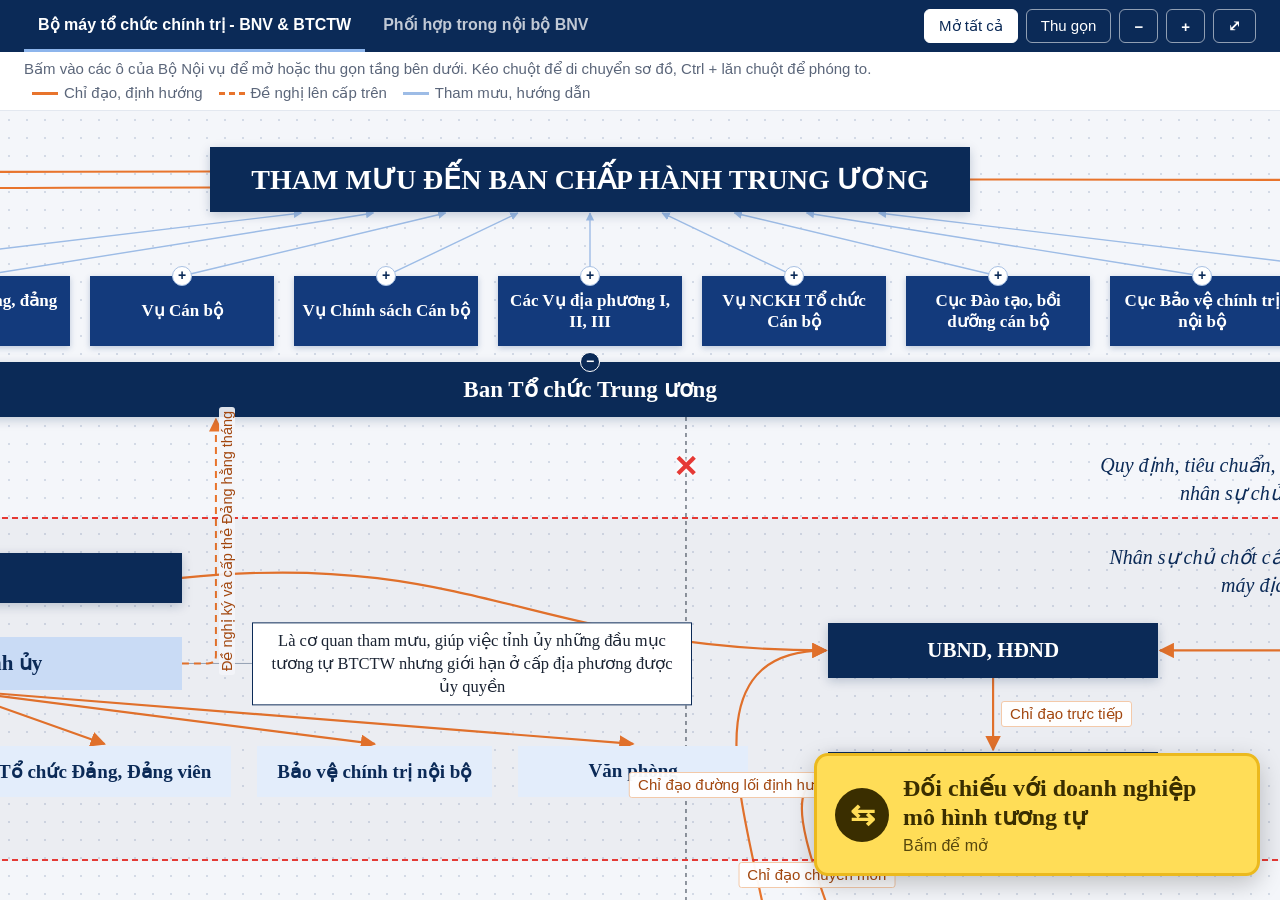
==== index.html @ 5ea078f1 "Giao diện điện thoại: phóng to/thu nhỏ sơ đồ, thanh trên gọn, nút đối chiếu nhỏ - zoom.js: nút −/+/v" ====
<!DOCTYPE html>
<html lang="vi">
<head>
  <meta charset="UTF-8">
  <meta name="viewport" content="width=device-width, initial-scale=1">
  <title>Bộ máy tổ chức chính trị - BNV & BTCTW</title>
  <link rel="stylesheet" href="site.css?v=202611250700">
</head>
<body>
  <header class="topbar">
    <nav class="tabs" role="tablist">
      <button class="tab" role="tab" data-view="co-cau"><span class="long">Bộ máy tổ chức chính trị - BNV &amp; BTCTW</span><span class="short">Bộ máy tổ chức</span></button>
      <button class="tab" role="tab" data-view="phoi-hop"><span class="long">Phối hợp trong nội bộ BNV</span><span class="short">Phối hợp nội bộ</span></button>
    </nav>
    <div class="tools" data-for="co-cau">
      <button id="open-all" class="btn solid">Mở tất cả</button>
      <button id="close-all" class="btn">Thu gọn</button>
    </div>
    <div class="tools" data-for="phoi-hop">
      <button id="ph-clear" class="btn">Bỏ chọn</button>
    </div>
  </header>

  <!-- Thẻ 1: cơ cấu tổ chức dạng cây -->
  <section class="view" id="view-co-cau">
    <div class="hint-bar">
      <span class="long">Bấm vào các ô của Bộ Nội vụ để mở hoặc thu gọn tầng bên dưới. Kéo chuột để di chuyển sơ đồ, Ctrl + lăn chuột để phóng to.</span>
      <span class="short">Chạm ô để mở/thu gọn. Chụm hai ngón để phóng to, thu nhỏ.</span>
      <span class="map-legend"><span><i class="sw chidao"></i>Chỉ đạo, định hướng</span> <span><i class="sw dexuat"></i>Đề nghị lên cấp trên</span> <span><i class="sw thammuu"></i>Tham mưu, hướng dẫn</span></span>
    </div>
    <button type="button" class="dc-toggle" id="dc-toggle" aria-controls="doichieu" aria-expanded="false">
      <span class="dc-toggle-icon" aria-hidden="true">⇆</span>
      <span class="dc-toggle-text">
        <b><span class="long">Đối chiếu với doanh nghiệp mô hình tương tự</span><span class="short">Đối chiếu doanh nghiệp</span></b>
        <small>Bấm để mở</small>
      </span>
    </button>
    <main id="tree-canvas" class="tree-canvas">
      <div class="map-wrap">
      <div class="map" id="map">
        <svg class="map-edges" id="map-edges"></svg>
        <div class="map-labels" id="map-labels"></div>

        <!-- Khối Đảng -->
        <section class="dang">
          <div class="m-bar m-bch" id="m-bch"></div>
          <div class="tctw">
            <div class="tctw-units" id="m-tctw-units"></div>
            <div class="tctw-row">
              <button type="button" class="m-bar m-tctw" id="m-tctw"></button>
              <div class="m-side" id="m-side"></div>
            </div>
          </div>
        </section>

        <!-- Khung Địa phương -->
        <section class="dia-phuong" id="m-dp">
          <div class="dp-left">
            <div class="m-bar m-tinhuy" id="m-tinhuy"></div>
            <div class="btctu-row">
              <div class="m-light" id="m-btctu"></div>
              <div class="m-note" id="m-btctu-note"></div>
            </div>
            <div class="btctu-children" id="m-btctu-children"></div>
          </div>
          <div class="dp-right">
            <div class="pc-note pc-dp" id="m-pc-dp"></div>
            <div class="m-bar m-ubnd" id="m-ubnd"></div>
            <div class="m-bar m-snv" id="m-snv"></div>
          </div>
          <div class="pc-note pc-tw" id="m-pc-tw"></div>
          <div class="dp-title">Địa phương</div>
        </section>

        <!-- Khối Nhà nước -->
        <section class="nhanuoc">
          <div class="m-cp" id="m-cp">
            <div class="m-cp-label" id="m-cp-label"></div>
            <div id="tree" class="tree"></div>
          </div>
        </section>
      </div>
      <aside class="doichieu" id="doichieu" hidden>
        <div class="dc-title" id="dc-title"></div>
        <div class="dc-intro" id="dc-intro"></div>
        <div class="dc-stage" id="dc-stage">
          <svg class="dc-svg" id="dc-svg"></svg>
        </div>
      </aside>
      </div>
    </main>
  </section>

  <!-- Thẻ 2: phối hợp giữa các đơn vị -->
  <section class="view" id="view-phoi-hop">
    <div class="ph-layout">
      <div class="ph-canvas" id="ph-canvas">
        <div class="ph-stage" id="ph-stage">
          <div class="ph-bo">
            <div class="ph-bo-title">Bộ Nội vụ</div>
            <div class="ph-groups" id="ph-groups"></div>
          </div>
          <button class="ph-ext ph-ngang" id="ph-ngang" data-id="ngang">Cơ quan bộ ngang hàng</button>
          <button class="ph-ext ph-dp" id="ph-dp" data-id="dp">UBND địa phương / Sở Nội vụ</button>
          <svg class="ph-edges" id="ph-edges"></svg>
          <div class="ph-labels" id="ph-labels"></div>
        </div>
      </div>
      <aside class="ph-side">
        <div class="ph-legend">
          <span><i class="sw noibo"></i>Trong Bộ</span>
          <span><i class="sw dp"></i>UBND địa phương / Sở Nội vụ</span>
          <span><i class="sw ngang"></i>Bộ ngang hàng</span>
        </div>
        <div class="ph-detail" id="ph-detail"></div>
      </aside>
    </div>
  </section>

  <script src="zoom.js?v=202611250700"></script>
  <script src="co-cau-data.js?v=202611250700"></script>
  <script src="co-cau.js?v=202611250700"></script>
  <script src="doi-chieu.js?v=202611250700"></script>
  <script src="bao-quanh.js?v=202611250700"></script>
  <script src="phoi-hop-data.js?v=202611250700"></script>
  <script src="phoi-hop.js?v=202611250700"></script>
  <script>
  (function () {
    "use strict";
    const views = ["co-cau", "phoi-hop"];
    // phóng to / thu nhỏ; trên điện thoại mở sẵn ở cỡ nhỏ để thấy toàn cảnh
    const small = window.innerWidth < 760;
    const zc = makeZoom({ canvas: document.getElementById("tree-canvas"), content: document.querySelector(".map-wrap"), initial: small ? 0.42 : 1 });
    const zp = makeZoom({ canvas: document.getElementById("ph-canvas"), content: document.getElementById("ph-stage") });
    zoomButtons(document.querySelector('.tools[data-for="co-cau"]'), zc);
    zoomButtons(document.querySelector('.tools[data-for="phoi-hop"]'), zp);
    let phFitted = !small;
    function show(v) {
      if (!views.includes(v)) v = "co-cau";
      document.querySelectorAll(".tab").forEach((t) => t.setAttribute("aria-selected", String(t.dataset.view === v)));
      document.querySelectorAll(".view").forEach((s) => s.classList.toggle("active", s.id === "view-" + v));
      document.querySelectorAll(".tools").forEach((s) => (s.hidden = s.dataset.for !== v));
      (v === "co-cau" ? zc : zp).refresh(); // khung vừa hiện: đo lại kích thước
      if (v === "co-cau" && window.coCauShow) window.coCauShow();
      if (v === "phoi-hop" && !phFitted) { phFitted = true; zp.fit(); }
      if (v === "phoi-hop" && window.phoiHopShow) window.phoiHopShow();
    }
    document.querySelectorAll(".tab").forEach((t) =>
      t.addEventListener("click", () => { history.replaceState(null, "", "#" + t.dataset.view); show(t.dataset.view); }));
    window.addEventListener("hashchange", () => show(location.hash.slice(1)));
    show(location.hash.slice(1));
  })();
  </script>
</body>
</html>
---- site.css ----
/* Giao diện chung + thẻ Cơ cấu tổ chức */
:root {
  --navy: #0B2A57;
  --unit: #133A7C;
  --line: #A9C1E3;
  --box-border: #BFD3EE;
  --bg: #F4F6FA;
  --dot: #D3DAE6;
  --text: #1B2433;
  --muted: #5B667A;
  --font: "Times New Roman", Times, serif;
  --ui: "Segoe UI", Roboto, Arial, sans-serif;
  --gap: 22px;
}
* { box-sizing: border-box; }
html, body { margin: 0; height: 100%; }
body {
  background: var(--bg); color: var(--text); font-family: var(--ui);
  display: flex; flex-direction: column;
}

.tools { display: flex; gap: 8px; flex-wrap: wrap; }

.tree-canvas {
  flex: 1; overflow: auto; cursor: grab;
  background-color: var(--bg);
  background-image: radial-gradient(var(--dot) 1.2px, transparent 1.3px);
  background-size: 18px 18px;
}
.tree-canvas.dragging { cursor: grabbing; user-select: none; }
.tree { display: inline-block; min-width: 100%; padding: 28px 24px 60px; }

/* ---- Cây: đường nối kiểu sơ đồ tổ chức ---- */
.tree ul {
  display: flex; justify-content: center; align-items: flex-start;
  margin: 0; padding: var(--gap) 0 0; position: relative; list-style: none;
}
.tree > ul { padding-top: 0; }
.tree li {
  position: relative; padding: var(--gap) 6px 0;
  display: flex; flex-direction: column; align-items: center;
}
.tree > ul > li { padding-top: 0; }
.tree li::before, .tree li::after {
  content: ""; position: absolute; top: 0; right: 50%; width: 50%; height: var(--gap);
  border-top: 2px solid var(--line);
}
.tree li::after { right: auto; left: 50%; border-left: 2px solid var(--line); }
.tree li:only-child::before, .tree li:only-child::after { display: none; }
.tree li:only-child { padding-top: 0; }
.tree li:first-child::before, .tree li:last-child::after { border: 0 none; }
.tree li:last-child::before { border-right: 2px solid var(--line); border-radius: 0 8px 0 0; }
.tree li:first-child::after { border-radius: 8px 0 0 0; }
.tree ul ul::before {
  content: ""; position: absolute; top: 0; left: 50%; height: var(--gap);
  border-left: 2px solid var(--line);
}
.tree > ul > li::before, .tree > ul > li::after { display: none; }

.tree ul.closed { display: none; }
.tree ul.opening { animation: drop .22s ease-out; }
@keyframes drop { from { opacity: 0; transform: translateY(-8px); } to { opacity: 1; transform: none; } }

/* ---- Ô ---- */
.node {
  position: relative; font-family: var(--font); text-align: center;
  border: 0; margin: 0; padding: 0; background: none; color: inherit; font-size: inherit;
}
button.node { cursor: pointer; }
button.node:focus-visible { outline: 3px solid #8DB5EC; outline-offset: 3px; }

.lv1 {
  background: var(--navy); color: #fff; font-weight: bold; font-size: 24px;
  padding: 14px 40px; min-width: min(640px, 80vw); border-radius: 4px;
  box-shadow: 0 3px 10px rgba(11,42,87,.25);
}
.lv2 {
  background: #fff; border: 1.5px solid var(--navy); color: var(--navy); border-radius: 8px;
  font-weight: bold; font-size: 15px; padding: 8px 14px; width: 168px; line-height: 1.3;
  box-shadow: 0 2px 6px rgba(0,0,0,.08);
}
.lv3 {
  background: var(--unit); color: #fff; font-weight: bold; font-size: 14.5px;
  width: 142px; min-height: 58px; padding: 8px 8px; line-height: 1.25;
  display: flex; align-items: center; justify-content: center;
  box-shadow: 0 2px 6px rgba(19,58,124,.25);
}
.lv4 {
  background: #fff; border: 1.5px solid var(--box-border); border-radius: 3px;
  font-size: 13px; color: #333; width: 142px; padding: 8px 8px; line-height: 1.4;
}
.list { width: 236px; text-align: left; }
.tree .list ul { display: block; padding: 0 0 0 18px; margin: 0; }
.tree .list ul::before { display: none; }
.tree .list li { display: list-item; list-style: disc; padding: 1px 0; }
.tree .list li::before, .list li::after { display: none; }

button.node:hover.lv2 { border-color: var(--navy); background: #F3F7FD; }
button.node:hover.lv3 { background: #1B4C9C; }
button.node:hover.lv4 { border-color: #7FA3D6; background: #F6F9FE; }

/* nút +/− dưới ô có tầng con */
.toggle {
  position: absolute; left: 50%; bottom: -10px; transform: translateX(-50%);
  width: 20px; height: 20px; border-radius: 50%;
  background: #fff; border: 1.5px solid var(--line); color: var(--navy);
  font: bold 14px/16px var(--ui); text-align: center; z-index: 2;
}
.node.open .toggle { background: var(--navy); border-color: var(--navy); color: #fff; }
.lv1 .toggle { display: none; }


/* ---- Thanh trên cùng, thẻ ---- */
.topbar {
  background: var(--navy); color: #fff; padding: 0 24px; min-height: 52px;
  display: flex; align-items: center; gap: 20px; flex-wrap: wrap;
}
.tabs { display: flex; gap: 4px; align-self: stretch; }
.tab {
  background: none; border: 0; color: rgba(255,255,255,.75); cursor: pointer;
  font: 600 14px var(--ui); padding: 0 14px; border-bottom: 3px solid transparent;
}
.tab:hover { color: #fff; }
.tab[aria-selected="true"] { color: #fff; border-bottom-color: #8DB5EC; }
.tab:focus-visible { outline: 2px solid #8DB5EC; outline-offset: -4px; }
.topbar .tools { margin-left: auto; }
.tools[hidden] { display: none; }
.btn {
  border: 1px solid rgba(255,255,255,.55); background: transparent; color: #fff;
  padding: 6px 12px; border-radius: 6px; cursor: pointer; font-size: 13px; font-family: var(--ui);
}
.btn:hover { background: rgba(255,255,255,.12); }
.btn.solid { background: #fff; color: var(--navy); border-color: #fff; }
.btn.solid:hover { background: #E6ECF6; }

.view { display: none; flex: 1; min-height: 0; flex-direction: column; }
.view.active { display: flex; }
.hint-bar { font-size: 13px; color: var(--muted); padding: 8px 24px; background: #fff; border-bottom: 1px solid #E3E8F0;
  display: flex; justify-content: space-between; gap: 6px 20px; flex-wrap: wrap; }

/* ---- Thẻ Phối hợp ---- */
:root {
  /* một dải màu xanh, đậm → nhạt */
  --c-noibo: #133A7C;
  --c-dp: #2E62AE;
  --c-ngang: #5B8ACB;
  --ring: #8DB5EC;
}
.ph-layout { flex: 1; min-height: 0; display: flex; }
.ph-canvas {
  flex: 1; min-width: 0; overflow: auto;
  background-color: var(--bg);
  background-image: radial-gradient(var(--dot) 1.2px, transparent 1.3px);
  background-size: 18px 18px;
}
.ph-stage {
  position: relative; width: max-content; margin: 0 auto; padding: 24px;
  display: grid; grid-template-columns: auto 230px 170px; grid-template-rows: auto 170px auto;
}
.ph-bo {
  grid-column: 1; grid-row: 1;
  border: 1.5px solid var(--navy); border-radius: 10px; background: rgba(255,255,255,.92); padding: 0 12px 14px;
}
.ph-bo-title {
  font-family: var(--font); font-weight: bold; font-size: 18px; color: #fff; background: var(--navy);
  margin: 0 -12px 12px; padding: 8px; text-align: center; border-radius: 8px 8px 0 0;
}
.ph-groups { display: grid; grid-template-columns: repeat(5, 150px); gap: 12px; align-items: start; }
.ph-group-title {
  font-family: var(--font); font-weight: bold; font-size: 13px; text-align: center;
  border: 1.2px solid var(--navy); border-radius: 6px; padding: 5px 6px; color: var(--navy); margin-bottom: 10px; min-height: 44px;
  display: flex; align-items: center; justify-content: center; background: #fff;
}
.ph-unit, .ph-ext {
  display: flex; align-items: center; justify-content: center; text-align: center; width: 100%;
  font-family: var(--font); font-weight: bold; cursor: pointer; border: 0;
  transition: opacity .2s, box-shadow .2s, filter .2s;
  position: relative; z-index: 2;
}
.ph-unit {
  background: var(--unit); color: #fff; font-size: 13.5px; line-height: 1.25;
  min-height: 46px; padding: 6px; margin-bottom: 8px;
}
.ph-unit:hover { background: #1B4C9C; }
.ph-unit.nodata { background: #7F9CC6; }
.ph-ext {
  border-radius: 10px; font-size: 19px; color: #fff; padding: 12px; box-shadow: 0 3px 10px rgba(0,0,0,.15);
}
.ph-ngang { grid-column: 3; grid-row: 1; align-self: center; height: 260px; background: var(--c-ngang); }
.ph-dp { grid-column: 1; grid-row: 3; height: 64px; background: var(--c-dp); }
.ph-ext:hover { filter: brightness(1.08); }
.ph-unit:focus-visible, .ph-ext:focus-visible { outline: 3px solid var(--ring); outline-offset: 2px; }

.ph-stage.has-sel .ph-unit,
.ph-stage.has-sel .ph-ext,
.ph-stage.has-sel .ph-group-title { opacity: .22; }
.ph-stage.has-sel .rel { opacity: 1; }
.ph-stage .sel { opacity: 1 !important; box-shadow: 0 0 0 3px var(--ring), 0 4px 14px rgba(0,0,0,.25); }

.ph-edges, .ph-labels { position: absolute; left: 0; top: 0; pointer-events: none; }
.ph-edges { overflow: visible; z-index: 1; }
.ph-edges > path { fill: none; stroke-width: 2.4; }
.ph-edges path.fan { stroke-width: 1.3; opacity: .55; }
.ph-edges path.hit { stroke: transparent; stroke-width: 14; pointer-events: stroke; cursor: help; }
.ph-labels { z-index: 4; width: 100%; height: 100%; }
.ph-label {
  position: absolute; max-width: 220px; width: max-content;
  background: #fff; border: 1px solid #D6DCE6; border-left: 4px solid var(--c); border-radius: 4px;
  padding: 5px 8px; font-size: 12px; line-height: 1.35; color: var(--text);
  box-shadow: 0 2px 8px rgba(0,0,0,.12); animation: fadein .2s ease-out;
}
.ph-label.hidden { display: none; }
.ph-label.hot { z-index: 2; box-shadow: 0 0 0 2px var(--c), 0 4px 12px rgba(0,0,0,.2); }
@keyframes fadein { from { opacity: 0; } to { opacity: 1; } }

.ph-side {
  width: 330px; flex: none; background: #fff; border-left: 1px solid #E3E8F0;
  overflow-y: auto; padding: 16px 18px; font-size: 14px;
}
.ph-legend { display: flex; flex-direction: column; gap: 6px; font-size: 13px; color: var(--muted); padding-bottom: 12px; border-bottom: 1px solid #E3E8F0; }
.ph-legend span { display: flex; align-items: center; gap: 8px; }
.sw { display: inline-block; width: 28px; height: 3px; border-radius: 2px; }
.sw.noibo { background: var(--c-noibo); } .sw.dp { background: var(--c-dp); } .sw.ngang { background: var(--c-ngang); }
.ph-detail h2 { font-family: var(--font); font-size: 19px; margin: 14px 0 6px; color: var(--navy); }
.ph-detail h3 { font-size: 12px; text-transform: uppercase; letter-spacing: .04em; margin: 14px 0 4px; color: var(--c, var(--muted)); }
.ph-detail p { margin: 4px 0; line-height: 1.45; }
.ph-detail .muted { color: var(--muted); }
.ph-detail ul { margin: 4px 0; padding-left: 18px; }
.ph-detail li { margin: 4px 0; line-height: 1.45; }
.ph-detail .note { background: #EEF4FC; border-left: 3px solid var(--c-dp); padding: 6px 8px; font-size: 13px; margin-top: 14px; }
.ph-detail a.link { color: var(--navy); font-weight: 600; }

@media (max-width: 1100px) {
  .ph-layout { flex-direction: column; overflow-y: auto; }
  .ph-canvas { flex: none; max-height: 78vh; }
  .ph-side { width: auto; border-left: 0; border-top: 1px solid #E3E8F0; overflow: visible; }
}
@media (max-width: 640px) {
  .topbar { padding: 0 16px; gap: 10px; }
  .hint-bar { padding: 8px 16px; }
  .tree { padding: 20px 16px 60px; }
  .lv1 { font-size: 20px; padding: 12px 20px; }
}

/* ---- Thẻ Cơ cấu: khối Đảng và khối Nhà nước bao quanh Bộ Nội vụ ---- */
:root { --orange: #E8742C; --tm: #9DBCE6; }
.map-legend { display: flex; align-items: center; gap: 6px 8px; flex-wrap: wrap; }
.map-legend .sw { width: 26px; height: 0; border-top: 3px solid; border-radius: 0; margin-left: 8px; }
.map-legend .sw.chidao { border-color: var(--orange); }
.map-legend .sw.dexuat { border-color: var(--orange); border-top-style: dashed; }
.map-legend .sw.thammuu { border-color: var(--tm); }

.map {
  position: relative; display: flex; flex-direction: column; align-items: center;
  width: max-content; min-width: 100%; padding: 36px 240px 80px;
}
.map-edges { position: absolute; left: 0; top: 0; z-index: 0; pointer-events: none; overflow: visible; }
.map-edges > path { fill: none; }
.map-labels { position: absolute; inset: 0; z-index: 3; pointer-events: none; }
.map-label {
  position: absolute; transform: translate(-50%, -50%); white-space: nowrap;
  font: 12px var(--ui); color: #A2470F; background: rgba(255,255,255,.95);
  padding: 2px 7px; border-radius: 3px; border: 1px solid #F3C9A9;
}
.map-label.blue { color: var(--navy); border-color: var(--box-border); }
.dang, .nhanuoc { position: relative; z-index: 1; }
.dang { align-self: stretch; display: flex; flex-direction: column; align-items: center; }

.m-bar {
  background: var(--navy); color: #fff; font-family: var(--font); font-weight: bold; text-align: center;
  padding: 12px 24px; box-shadow: 0 3px 10px rgba(11,42,87,.22);
}
.m-bch { font-size: 20px; text-transform: uppercase; min-width: 620px; margin-bottom: 64px; }
.tctw { display: flex; flex-direction: column; }
.tctw-units { display: flex; gap: 20px; align-items: flex-end; }
.tctw-col { width: 148px; display: flex; flex-direction: column; gap: 14px; }
.m-desc {
  background: #fff; border: 1.5px solid var(--box-border); border-radius: 3px;
  font: 12.5px/1.4 var(--font); color: #333; padding: 7px 8px;
}
.m-unit {
  background: var(--unit); color: #fff; font: bold 13.5px/1.25 var(--font); text-align: center;
  min-height: 56px; padding: 6px; display: flex; align-items: center; justify-content: center;
  box-shadow: 0 2px 6px rgba(19,58,124,.25);
}
.tctw-row { position: relative; margin-top: 16px; }
.m-tctw { font-size: 18px; }
.m-side {
  position: absolute; left: calc(100% + 150px); top: 50%; transform: translateY(-50%);
  background: #fff; border: 1.5px solid var(--box-border); font: 600 14px var(--font); color: var(--navy);
  padding: 10px 22px; white-space: nowrap;
}

.phan-cap { align-self: stretch; margin: 44px 0 30px; font-family: var(--font); color: var(--navy); }
.pc-text { display: flex; justify-content: space-between; align-items: baseline; gap: 24px; padding: 0 8px; }
.pc-text b { background: var(--bg); padding: 0 4px; font: bold 12px var(--ui); letter-spacing: .08em; text-transform: uppercase; color: var(--orange); }
.pc-text span { font-size: 17px; text-align: right; max-width: 460px; }
.pc-line { border-top: 2px dashed var(--orange); margin: 8px 0; opacity: .8; }

.m-tinhuy { min-width: 380px; font-size: 17px; }
.btctu-row { position: relative; margin-top: 30px; }
.m-light {
  background: #C9DBF5; color: var(--navy); font: bold 16px var(--font); text-align: center;
  padding: 12px 24px; min-width: 380px;
}
.m-note {
  position: absolute; left: calc(100% + 70px); top: 50%; transform: translateY(-50%); width: 360px;
  background: #fff; border: 1px solid var(--navy); font: 13.5px/1.4 var(--font); text-align: center; padding: 6px 10px;
}
.btctu-children { display: flex; gap: 22px; margin-top: 56px; }
.m-child {
  background: #E3EDFB; color: var(--navy); font: 600 15px var(--font); text-align: center;
  padding: 12px 18px; min-width: 190px;
}

.nhanuoc { display: flex; align-items: flex-start; gap: 240px; margin-top: 110px; }
.m-cp {
  position: relative; background: rgba(201,219,245,.28); border: 1.5px solid #9DB6DA; border-radius: 12px;
  padding: 36px 8px 8px;
}
.m-cp-label { position: absolute; left: 16px; top: 9px; font: bold 15px var(--font); color: var(--navy); }
.m-cp .tree { padding: 28px 24px 40px; }
.m-ubnd { margin-top: 64px; min-width: 300px; font-size: 18px; padding: 15px 24px; }

/* Ban Tổ chức TW: đóng mở như Bộ Nội vụ */
button.m-unit, button.m-tctw { border: 0; cursor: pointer; position: relative; width: 100%; }
button.m-unit:hover { background: #1B4C9C; }
button.m-tctw:hover { background: #14366B; }
button.m-unit:focus-visible, button.m-tctw:focus-visible { outline: 3px solid #8DB5EC; outline-offset: 3px; }
.toggle.top { top: -10px; bottom: auto; }
.m-tctw.open .toggle, .m-unit.open .toggle { background: var(--navy); border-color: #fff; color: #fff; }
.m-desc.closed, .tctw-units.closed { display: none; }
.m-desc.opening, .tctw-units.opening { animation: drop .22s ease-out; }

/* Khung Địa phương */
.pc-note { font: italic 16px/1.4 var(--font); color: var(--navy); }
.pc-tw { position: absolute; right: 28px; bottom: calc(100% + 12px); width: 320px; text-align: center; }
.dia-phuong {
  position: relative; z-index: 1; align-self: stretch; margin-top: 56px;
  border: 2px dashed #E53935; background: rgba(15,23,42,.035);
  display: flex; justify-content: space-between; align-items: flex-start; gap: 80px;
  padding: 34px 48px 52px;
}
.dp-left { display: flex; flex-direction: column; align-items: flex-start; }
.dp-left .btctu-row { margin-top: 34px; }
.dp-right { display: flex; flex-direction: column; align-items: center; gap: 74px; margin: 70px 300px 0 0; }
.pc-dp { position: absolute; right: 28px; top: 24px; width: 300px; text-align: center; }
.dp-title { position: absolute; right: 18px; bottom: 12px; color: #E53935; font: bold 18px var(--font); text-transform: uppercase; letter-spacing: .04em; }
.m-ubnd, .m-snv { margin-top: 0; min-width: 280px; font-size: 17px; padding: 13px 24px; }
.nhanuoc { margin-top: 90px; }
.map-label.side { transform: translate(8px, -50%); }
.map-x {
  position: absolute; transform: translate(-50%, -50%); pointer-events: auto; cursor: help;
  color: #E53935; font: bold 30px/1 var(--ui); text-shadow: 0 0 4px #fff, 0 0 4px #fff;
}
.map-label.vert {
  transform: translate(-50%, -50%) rotate(-90deg); padding: 0 4px; border: 0; background: rgba(244,246,250,.9);
  font-size: 11.5px;
}

/* Sơ đồ đối chiếu với doanh nghiệp, bên phải sơ đồ gốc */
.map-wrap { display: flex; align-items: flex-start; width: max-content; min-width: 100%; justify-content: center; }
.map-wrap .map { min-width: 0; padding-right: 340px; }
.doichieu {
  flex: none; margin: 36px 48px 80px 0; background: #FFFCF0; border: 1.5px solid #F3D36B; border-radius: 10px;
  padding: 0 0 20px; box-shadow: 0 2px 10px rgba(0,0,0,.06);
}
.dc-title {
  background: #FFDD57; color: #3A2E00; font: bold 22px var(--font); text-align: center;
  padding: 14px 20px; border-radius: 8px 8px 0 0; margin-bottom: 16px;
}
.dc-stage { position: relative; margin: 0 16px; }
.dc-svg { position: absolute; left: 0; top: 0; }
.dc-svg > .dc-edge { fill: none; stroke-width: 3; }
.dc-svg > .dc-link { fill: none; stroke: #D9B53A; stroke-width: 1.5; stroke-dasharray: 5 5; }
.dc-box { fill: #FFDD57; }
.dc-text { font: 22px var(--font); fill: #1B2433; text-anchor: middle; dominant-baseline: central; }
.dc-label { font: italic 19px var(--font); fill: #1B2433; text-anchor: middle; }
.dc-note {
  position: absolute; background: #fff; border: 1.5px solid #F3D36B; border-left: 6px solid #EBB91E; border-radius: 6px;
  padding: 12px 14px 12px 16px; font: 14.5px/1.5 var(--ui); color: var(--text); box-shadow: 0 2px 8px rgba(0,0,0,.08);
}
.dc-no {
  position: absolute; left: -14px; top: -14px; width: 26px; height: 26px; border-radius: 50%;
  background: #EBB91E; color: #3A2E00; font: bold 14px/26px var(--ui); text-align: center;
}
.dc-note-title { font: bold 17px/1.35 var(--font); color: #3A2E00; margin-bottom: 6px; }
.dc-note p { margin: 0; }
.dc-note ul { margin: 4px 0 6px; padding-left: 20px; }
.dc-note li { margin: 3px 0; }
.dc-h { font-weight: 700; margin-top: 8px; }
.dc-h.loi { color: #2F6B2F; }
.dc-h.hai { color: #B3261E; }
.dc-ket { margin-top: 10px !important; padding-top: 8px; border-top: 1px dashed #E6CB6A; font-weight: 600; }

/* Nút đóng/mở khung đối chiếu: to, luôn nằm ở mép phải màn hình */
#view-co-cau { position: relative; }
.doichieu[hidden] { display: none; }
.dc-toggle {
  position: absolute; right: 20px; top: 50%; transform: translateY(-50%); z-index: 20;
  display: flex; align-items: center; gap: 14px; text-align: left; cursor: pointer;
  background: #FFDD57; color: #3A2E00; border: 3px solid #EBB91E; border-radius: 14px;
  padding: 18px 24px 18px 18px; box-shadow: 0 8px 24px rgba(0,0,0,.22);
  animation: dc-pulse 2.2s ease-in-out 3;
}
.dc-toggle:hover { background: #FFE47A; }
.dc-toggle:focus-visible { outline: 4px solid var(--navy); outline-offset: 3px; }
.dc-toggle-icon {
  width: 54px; height: 54px; border-radius: 50%; background: #3A2E00; color: #FFDD57;
  display: flex; align-items: center; justify-content: center; font: bold 30px/1 var(--ui); flex: none;
}
.dc-toggle-text b { display: block; font: bold 22px/1.2 var(--font); max-width: 300px; }
.dc-toggle-text small { display: block; font: 15px var(--ui); margin-top: 4px; opacity: .85; }
.dc-toggle.open { background: #3A2E00; color: #FFDD57; border-color: #3A2E00; }
.dc-toggle.open .dc-toggle-icon { background: #FFDD57; color: #3A2E00; }
@keyframes dc-pulse {
  0%, 100% { box-shadow: 0 8px 24px rgba(0,0,0,.22), 0 0 0 0 rgba(235,185,30,.6); }
  50% { box-shadow: 0 8px 24px rgba(0,0,0,.22), 0 0 0 16px rgba(235,185,30,0); }
}
@media (max-width: 640px) {
  .dc-toggle { right: 10px; top: auto; bottom: 14px; transform: none; padding: 10px 14px 10px 10px; gap: 10px; }
  .dc-toggle-icon { width: 38px; height: 38px; font-size: 22px; }
  .dc-toggle-text b { font-size: 16px; }
  .dc-toggle-text small { font-size: 12px; }
}
/* khi khung đã mở: nút lên góc trên để không che nội dung */
.dc-toggle.open { top: 50px; transform: none; padding: 10px 18px 10px 12px; }
.dc-toggle.open .dc-toggle-icon { width: 40px; height: 40px; font-size: 22px; }
.dc-toggle.open .dc-toggle-text b { font-size: 18px; }
@media (max-width: 640px) { .dc-toggle.open { top: auto; bottom: 14px; } }

/* ===== Chữ to hơn cho dễ đọc ===== */
.hint-bar { font-size: 15px; }
.tab { font-size: 16px; }
.btn { font-size: 15px; padding: 7px 14px; }

/* khối Đảng, khung Địa phương */
.m-bch { font-size: 28px; padding: 16px 32px; min-width: 760px; }
.tctw-col { width: 184px; }
.m-desc { font-size: 16px; line-height: 1.45; padding: 9px 10px; }
.m-unit { font-size: 17px; min-height: 70px; padding: 8px; }
.m-tctw { font-size: 23px; padding: 14px 24px; }
.m-side { font-size: 18px; padding: 12px 24px; }
.map-label { font-size: 15px; padding: 3px 8px; }
.map-label.vert { font-size: 14.5px; }
.pc-note { font-size: 20px; }
.pc-tw, .pc-dp { width: 380px; }
.m-tinhuy { font-size: 22px; min-width: 460px; }
.m-light { font-size: 21px; min-width: 460px; padding: 14px 24px; }
.m-note { font-size: 16.5px; width: 440px; }
.m-child { font-size: 19px; min-width: 230px; padding: 14px 20px; }
.btctu-children { gap: 26px; }
.m-ubnd, .m-snv { font-size: 21px; min-width: 330px; padding: 15px 24px; }
.dp-title { font-size: 24px; }
.m-cp-label { font-size: 20px; }
.m-cp { padding-top: 44px; }
.m-ubnd { margin-top: 0; }

/* cây Bộ Nội vụ */
.lv1 { font-size: 30px; padding: 16px 44px; }
.lv2 { font-size: 18px; width: 204px; padding: 10px 14px; }
.lv3 { font-size: 17px; width: 172px; min-height: 66px; }
.lv4 { font-size: 15.5px; width: 172px; }
.list { width: 280px; }

/* khung đối chiếu: phóng to cả khung cho đều */
.dc-stage { zoom: 1.2; }
.dc-title { font-size: 26px; }
.dc-toggle-text b { font-size: 24px; max-width: 330px; }
.dc-toggle-text small { font-size: 16px; }

/* thẻ Phối hợp */
.ph-groups { grid-template-columns: repeat(5, 178px); }
.ph-group-title { font-size: 15px; }
.ph-unit { font-size: 16px; min-height: 54px; }
.ph-bo-title { font-size: 22px; }
.ph-ext { font-size: 22px; }
.ph-label { font-size: 14px; max-width: 250px; }
.ph-side { font-size: 15.5px; width: 360px; }
.ph-legend { font-size: 14.5px; }
.ph-detail h2 { font-size: 22px; }
.ph-detail h3 { font-size: 13px; }
.dia-phuong { margin-top: 100px; }
/* nút đối chiếu: góc dưới bên phải để ít che sơ đồ */
.dc-toggle { top: auto; bottom: 24px; transform: none; }
.dc-toggle.open { top: auto; bottom: 24px; }
/* thẻ Phối hợp: màn hình dưới 1750px thì khung chi tiết xuống dưới để sơ đồ đủ chỗ */
.ph-groups { grid-template-columns: repeat(5, 168px); }
.ph-stage { grid-template-columns: auto 200px 170px; }
@media (max-width: 1750px) {
  .ph-layout { flex-direction: column; overflow-y: auto; }
  .ph-canvas { flex: none; max-height: 80vh; }
  .ph-side { width: auto; border-left: 0; border-top: 1px solid #E3E8F0; overflow: visible; }
}

.dc-intro {
  margin: -4px 24px 14px; padding: 12px 16px; background: #FFF4C2; border-left: 6px solid #EBB91E; border-radius: 4px;
  font: italic 20px/1.4 var(--font); color: #3A2E00;
}

/* ===== Phóng to / thu nhỏ ===== */
.zoom-sizer { margin: 0 auto; overflow: hidden; }
.map-wrap { min-width: 0; }
.ph-stage { margin: 0; }
.tree-canvas, .ph-canvas { touch-action: pan-x pan-y; }
.zoom-btn { min-width: 38px; font-weight: 700; }
.short { display: none; }

/* ===== Điện thoại ===== */
@media (max-width: 760px) {
  .long { display: none; }
  .short { display: inline; }
  .topbar { padding: 6px 10px 8px; gap: 6px; min-height: 0; flex-direction: column; align-items: stretch; }
  .tabs { gap: 0; }
  .tab { flex: 1; font-size: 15px; padding: 8px 4px; white-space: nowrap; }
  .topbar .tools { margin-left: 0; justify-content: center; gap: 6px; flex-wrap: nowrap; }
  .btn { font-size: 13.5px; padding: 6px 10px; }
  .zoom-btn { min-width: 34px; padding: 6px 0; font-size: 16px; }
  .hint-bar { font-size: 12.5px; padding: 6px 12px; gap: 4px; }
  .map-legend { gap: 2px 4px; font-size: 12px; }
  .map-legend .sw { width: 18px; margin-left: 4px; }
  .map-legend .sw:first-child { margin-left: 0; }

  .dc-toggle, .dc-toggle.open {
    right: 10px; bottom: 12px; top: auto; transform: none;
    padding: 6px 12px 6px 6px; gap: 8px; border-width: 2px; border-radius: 999px;
    box-shadow: 0 4px 12px rgba(0,0,0,.2); animation: none;
  }
  .dc-toggle-icon, .dc-toggle.open .dc-toggle-icon { width: 30px; height: 30px; font-size: 17px; }
  .dc-toggle-text b, .dc-toggle.open .dc-toggle-text b { font: bold 14px/1.2 var(--ui); max-width: none; }
  .dc-toggle-text small { display: none; }

  .ph-canvas { max-height: 60vh; }
  .ph-side { padding: 12px 14px; font-size: 15px; }
  .ph-legend { flex-direction: row; flex-wrap: wrap; gap: 6px 14px; font-size: 13px; }
}
.map-legend > span { white-space: nowrap; display: inline-flex; align-items: center; gap: 6px; }
@media (max-width: 760px) { .map-legend .sw { margin-left: 0; } .map-legend { gap: 2px 12px; } }
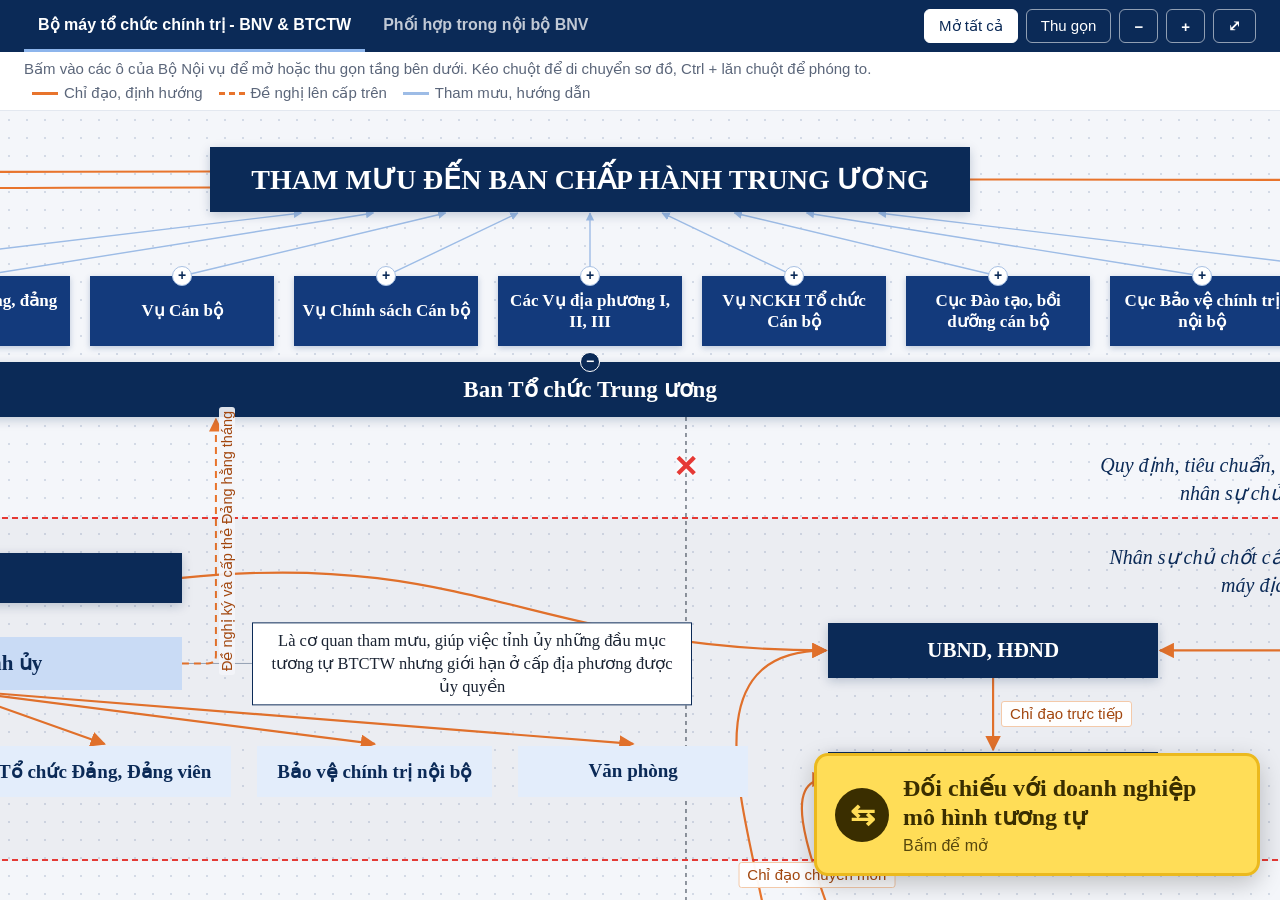
==== commit 8379303c: "Dời nhãn Chỉ đạo đường lối định hướng xuống dưới, không che ô Văn phòng Co-Authored-By: Claude Opus " ====
--- a/index.html
+++ b/index.html
@@ -4,7 +4,7 @@
   <meta charset="UTF-8">
   <meta name="viewport" content="width=device-width, initial-scale=1">
   <title>Bộ máy tổ chức chính trị - BNV & BTCTW</title>
-  <link rel="stylesheet" href="site.css?v=202611250700">
+  <link rel="stylesheet" href="site.css?v=202611250730">
 </head>
 <body>
   <header class="topbar">
@@ -117,13 +117,13 @@
     </div>
   </section>
 
-  <script src="zoom.js?v=202611250700"></script>
-  <script src="co-cau-data.js?v=202611250700"></script>
-  <script src="co-cau.js?v=202611250700"></script>
-  <script src="doi-chieu.js?v=202611250700"></script>
-  <script src="bao-quanh.js?v=202611250700"></script>
-  <script src="phoi-hop-data.js?v=202611250700"></script>
-  <script src="phoi-hop.js?v=202611250700"></script>
+  <script src="zoom.js?v=202611250730"></script>
+  <script src="co-cau-data.js?v=202611250730"></script>
+  <script src="co-cau.js?v=202611250730"></script>
+  <script src="doi-chieu.js?v=202611250730"></script>
+  <script src="bao-quanh.js?v=202611250730"></script>
+  <script src="phoi-hop-data.js?v=202611250730"></script>
+  <script src="phoi-hop.js?v=202611250730"></script>
   <script>
   (function () {
     "use strict";
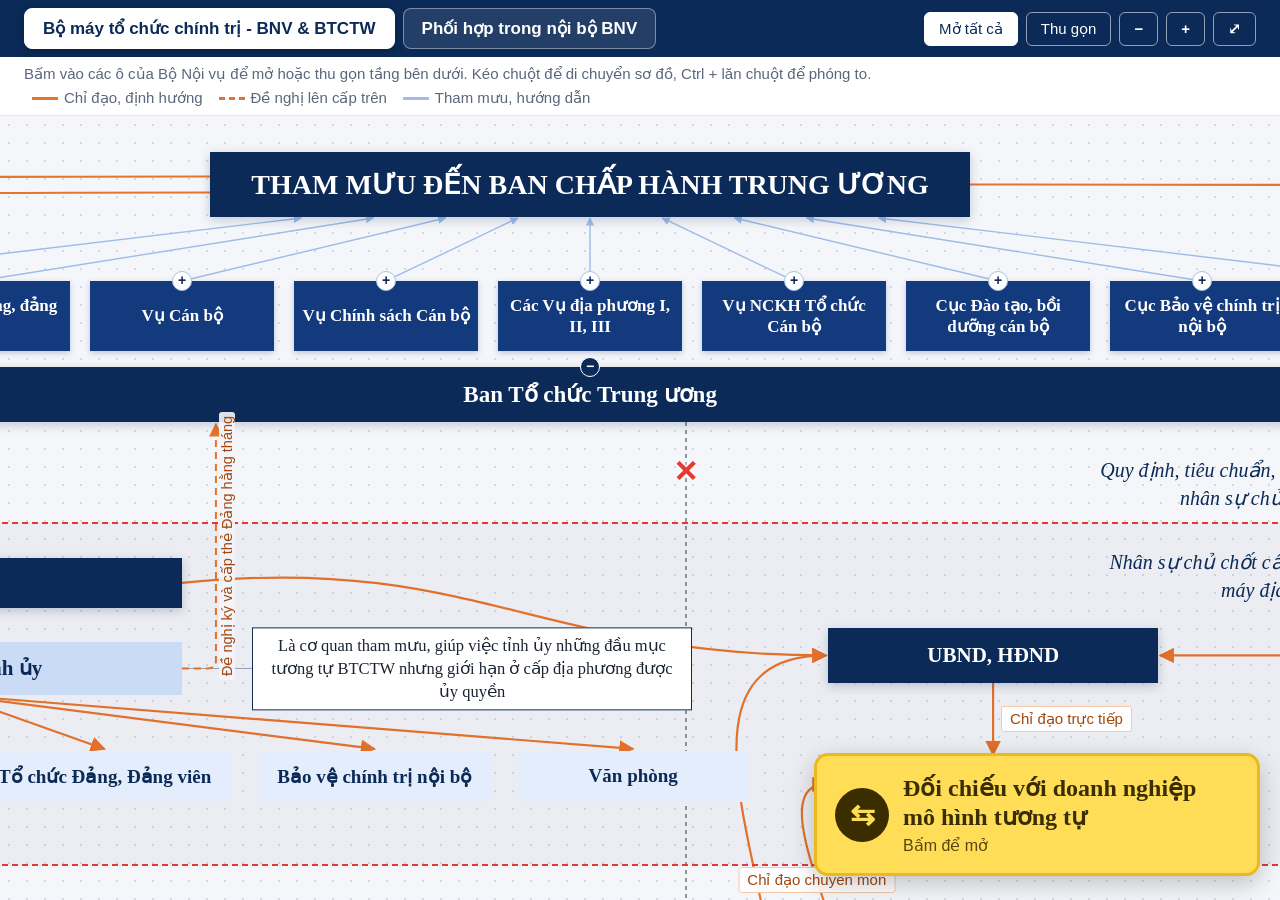
==== commit 31546efa: "Hai thẻ trên cùng làm thành nút nổi bật: có viền, thẻ đang chọn nền trắng Co-Authored-By: Claude Opu" ====
--- a/index.html
+++ b/index.html
@@ -4,7 +4,7 @@
   <meta charset="UTF-8">
   <meta name="viewport" content="width=device-width, initial-scale=1">
   <title>Bộ máy tổ chức chính trị - BNV & BTCTW</title>
-  <link rel="stylesheet" href="site.css?v=202611250730">
+  <link rel="stylesheet" href="site.css?v=202611250930">
 </head>
 <body>
   <header class="topbar">
@@ -117,13 +117,13 @@
     </div>
   </section>
 
-  <script src="zoom.js?v=202611250730"></script>
-  <script src="co-cau-data.js?v=202611250730"></script>
-  <script src="co-cau.js?v=202611250730"></script>
-  <script src="doi-chieu.js?v=202611250730"></script>
-  <script src="bao-quanh.js?v=202611250730"></script>
-  <script src="phoi-hop-data.js?v=202611250730"></script>
-  <script src="phoi-hop.js?v=202611250730"></script>
+  <script src="zoom.js?v=202611250930"></script>
+  <script src="co-cau-data.js?v=202611250930"></script>
+  <script src="co-cau.js?v=202611250930"></script>
+  <script src="doi-chieu.js?v=202611250930"></script>
+  <script src="bao-quanh.js?v=202611250930"></script>
+  <script src="phoi-hop-data.js?v=202611250930"></script>
+  <script src="phoi-hop.js?v=202611250930"></script>
   <script>
   (function () {
     "use strict";
--- a/site.css
+++ b/site.css
@@ -536,3 +536,30 @@
 }
 .map-legend > span { white-space: nowrap; display: inline-flex; align-items: center; gap: 6px; }
 @media (max-width: 760px) { .map-legend .sw { margin-left: 0; } .map-legend { gap: 2px 12px; } }
+
+/* Ô đơn vị Bộ Nội vụ: một ô gộp Đối tượng hướng đến / CNNV / Cơ quan trực thuộc */
+.tree .combo { width: 280px; text-align: left; padding: 10px 12px; }
+.tree .combo .row { margin: 0 0 6px; }
+.tree .combo .row:last-child { margin-bottom: 0; }
+.tree .combo .row b { color: var(--navy); }
+.tree .combo ul { display: block; padding: 2px 0 0 20px; margin: 0; }
+.tree .combo ul::before { display: none; }
+.tree .combo li { display: list-item; list-style: disc; padding: 1px 0; }
+.tree .combo li::before, .tree .combo li::after { display: none; }
+
+/* Hai thẻ trên cùng: dạng nút nổi bật */
+.tabs { gap: 8px; align-self: center; padding: 8px 0; }
+.tab {
+  font: 700 17px var(--ui); color: #fff; padding: 9px 18px; border-radius: 8px;
+  background: rgba(255,255,255,.1); border: 1.5px solid rgba(255,255,255,.4);
+  transition: background .15s, color .15s;
+}
+.tab:hover { background: rgba(255,255,255,.2); border-color: rgba(255,255,255,.7); }
+.tab[aria-selected="true"] {
+  background: #fff; color: var(--navy); border-color: #fff; box-shadow: 0 2px 8px rgba(0,0,0,.25);
+}
+.tab:focus-visible { outline: 3px solid #FFDD57; outline-offset: 2px; }
+@media (max-width: 760px) {
+  .tabs { padding: 4px 0 0; gap: 6px; }
+  .tab { font-size: 15px; padding: 8px 6px; }
+}
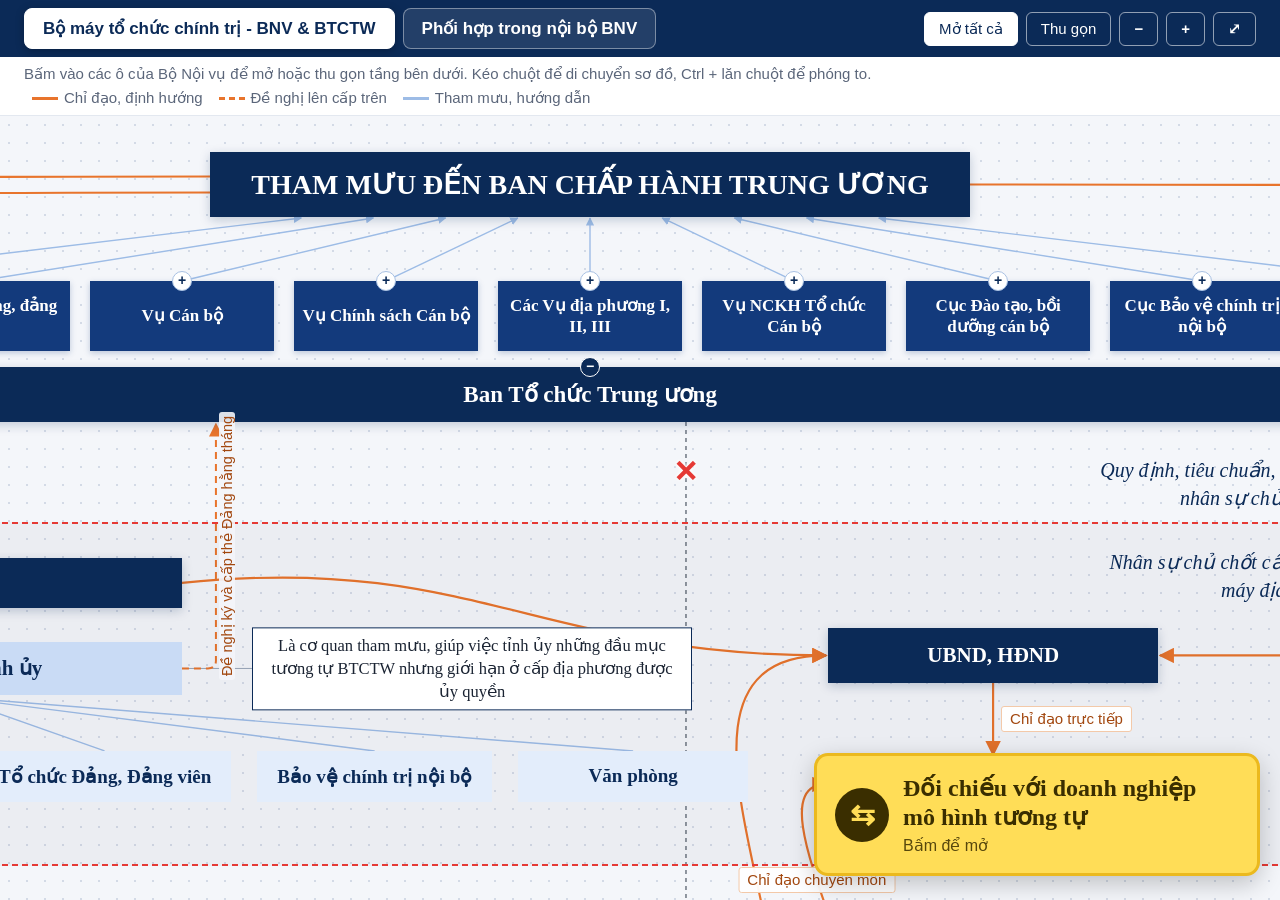
==== commit 7b468ed9: "Tỉnh ủy: mũi tên Ban tổ chức tỉnh ủy và các bộ phận đổi thành tham mưu (xanh nhạt), các bộ phận chỉ " ====
--- a/index.html
+++ b/index.html
@@ -4,7 +4,7 @@
   <meta charset="UTF-8">
   <meta name="viewport" content="width=device-width, initial-scale=1">
   <title>Bộ máy tổ chức chính trị - BNV & BTCTW</title>
-  <link rel="stylesheet" href="site.css?v=202611250930">
+  <link rel="stylesheet" href="site.css?v=202611251030">
 </head>
 <body>
   <header class="topbar">
@@ -117,13 +117,13 @@
     </div>
   </section>
 
-  <script src="zoom.js?v=202611250930"></script>
-  <script src="co-cau-data.js?v=202611250930"></script>
-  <script src="co-cau.js?v=202611250930"></script>
-  <script src="doi-chieu.js?v=202611250930"></script>
-  <script src="bao-quanh.js?v=202611250930"></script>
-  <script src="phoi-hop-data.js?v=202611250930"></script>
-  <script src="phoi-hop.js?v=202611250930"></script>
+  <script src="zoom.js?v=202611251030"></script>
+  <script src="co-cau-data.js?v=202611251030"></script>
+  <script src="co-cau.js?v=202611251030"></script>
+  <script src="doi-chieu.js?v=202611251030"></script>
+  <script src="bao-quanh.js?v=202611251030"></script>
+  <script src="phoi-hop-data.js?v=202611251030"></script>
+  <script src="phoi-hop.js?v=202611251030"></script>
   <script>
   (function () {
     "use strict";
